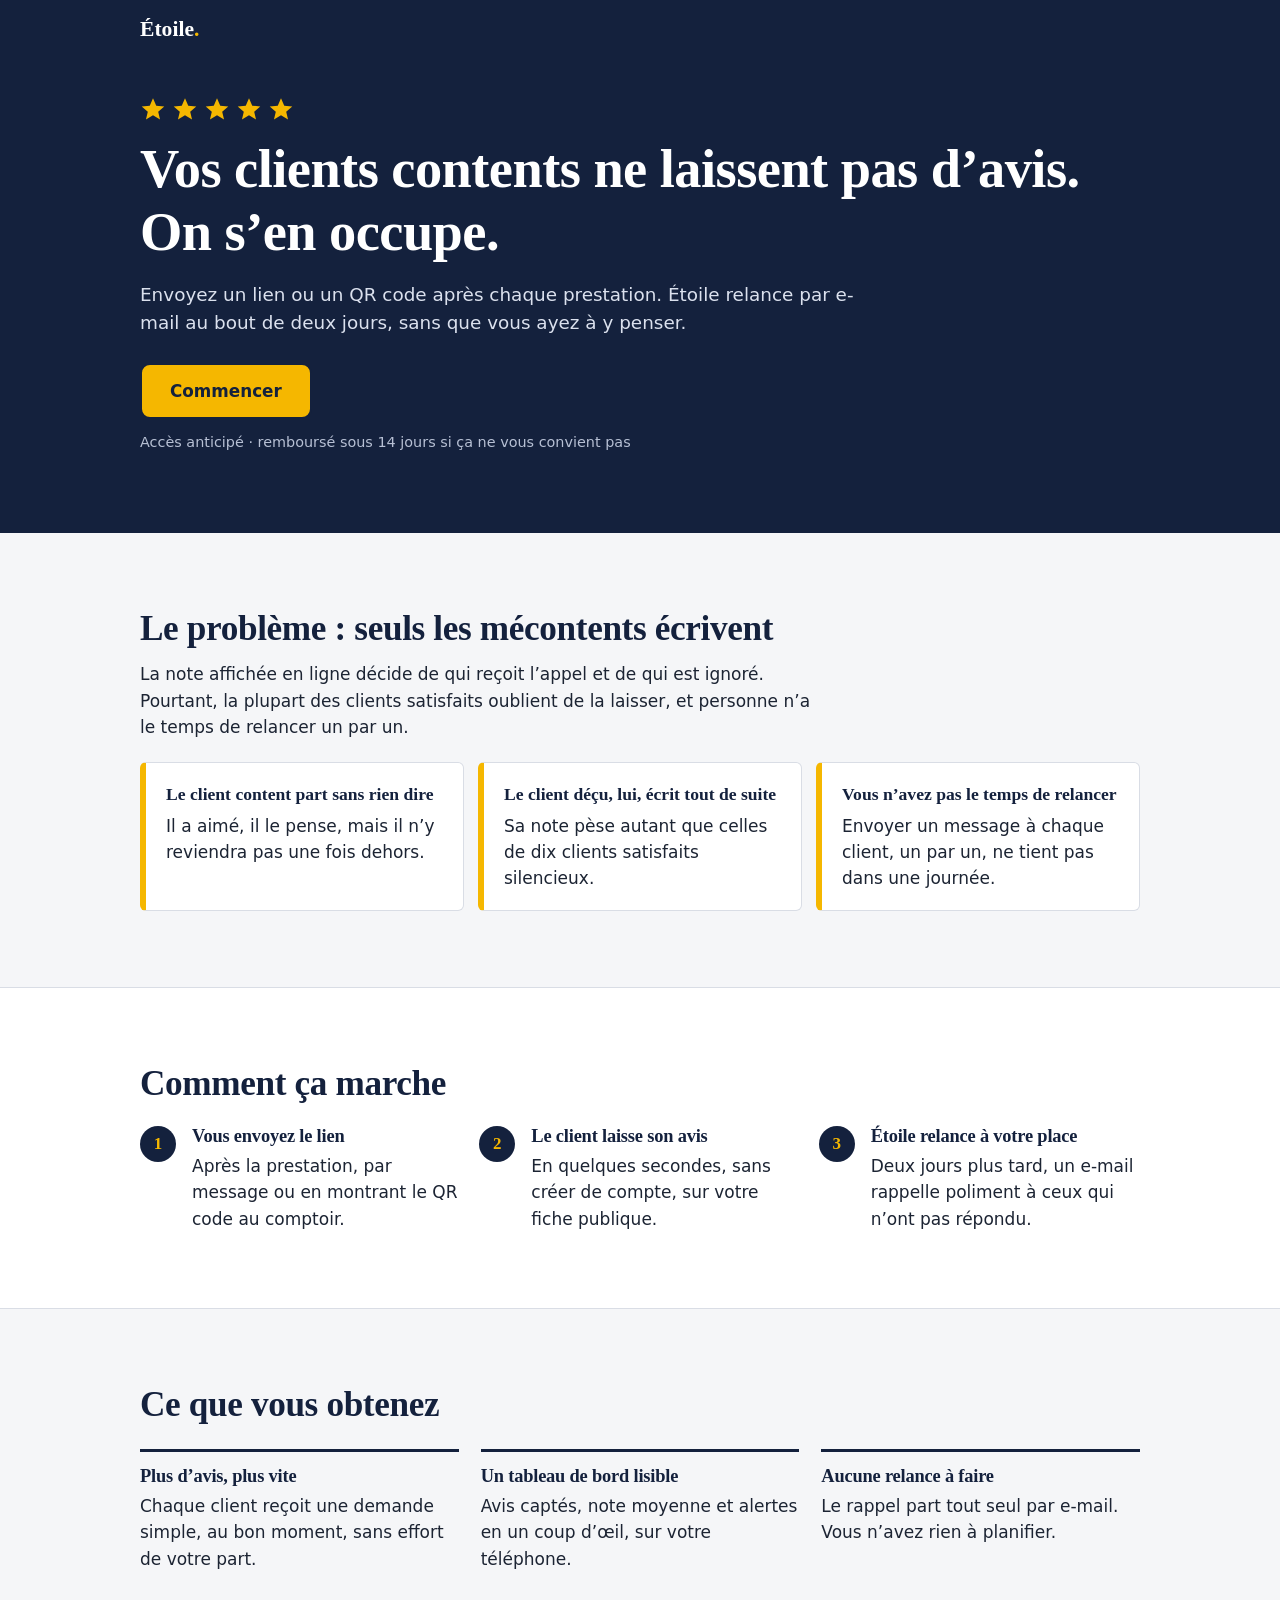
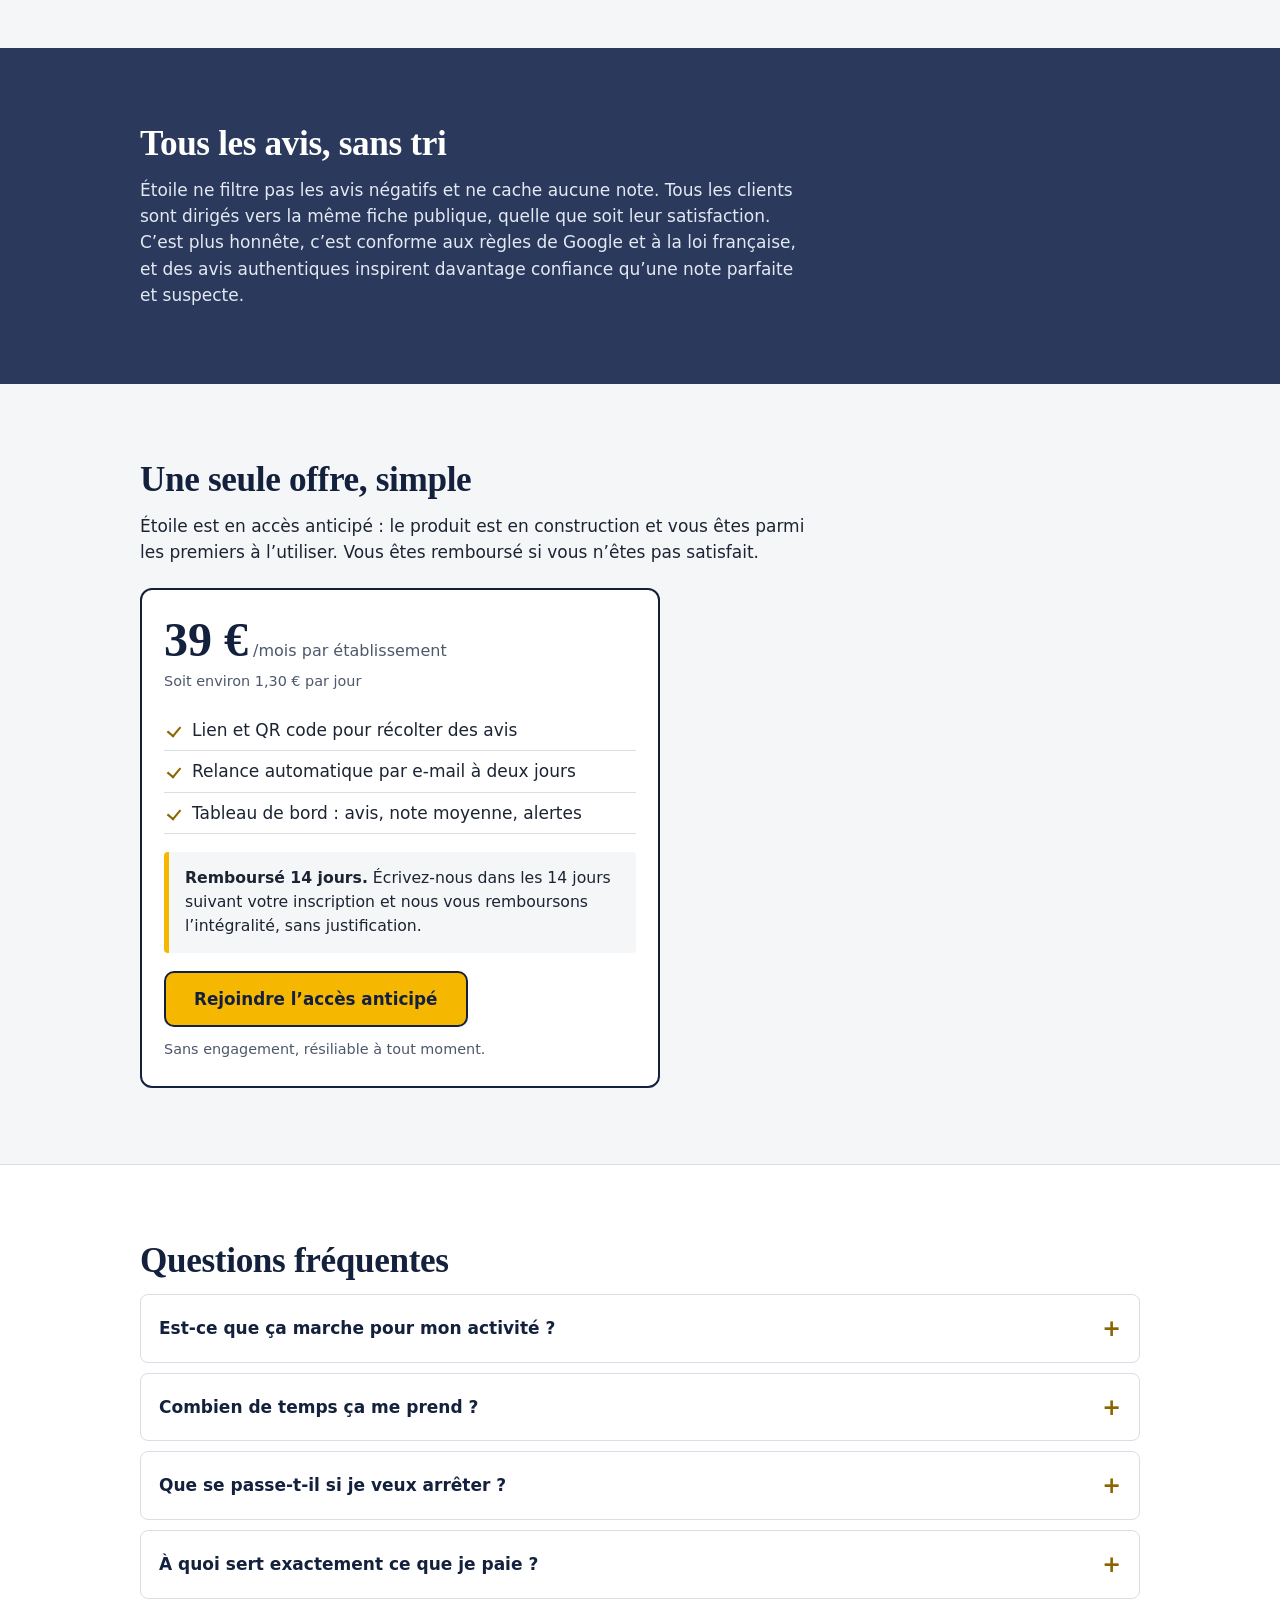
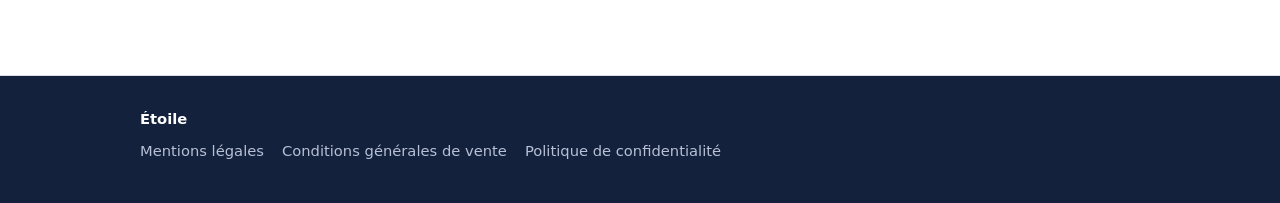
==== index.html @ bea62c6d "Add files via upload" ====
<!doctype html>
<html lang="fr">
<head>
<meta charset="utf-8">
<meta name="viewport" content="width=device-width, initial-scale=1">
<title>Étoile – Plus d’avis authentiques sur Google, sans relancer un par un</title>
<meta name="description" content="Envoyez un lien ou un QR code après chaque prestation. Étoile relance par e-mail et récolte des avis authentiques, bons ou mauvais. 39 €/mois, remboursé 14 jours.">
<meta property="og:type" content="website">
<meta property="og:title" content="Étoile – Plus d’avis authentiques, sans relancer un par un">
<meta property="og:description" content="Un lien ou un QR code après la prestation, une relance par e-mail au bout de deux jours. 39 €/mois.">
<meta property="og:locale" content="fr_FR">
<!-- À AJOUTER PLUS TARD : <meta property="og:image" content="https://TON-SITE.vercel.app/apercu.png"> (image 1200x630) -->
<meta name="theme-color" content="#14213d">
<link rel="icon" href="data:image/svg+xml,%3Csvg xmlns='http://www.w3.org/2000/svg' viewBox='0 0 64 64'%3E%3Crect width='64' height='64' rx='14' fill='%2314213d'/%3E%3Cpath d='M32 10l6.5 14 15.5 1.8-11.6 10.4 3.2 15.2L32 43.5 18.4 51.4l3.2-15.2L10 25.8 25.5 24z' fill='%23f5b700'/%3E%3C/svg%3E">
<style>
:root{
  --nuit:#14213d; --nuit-2:#2b3a5c; --jaune:#f5b700; --jaune-fonce:#8a6500;
  --fond:#f5f6f8; --blanc:#fff; --trait:#d9dde5; --texte:#1c2433; --doux:#4d586b;
}
*{box-sizing:border-box;margin:0;padding:0}
html{scroll-behavior:smooth;-webkit-text-size-adjust:100%}
body{font-family:system-ui,-apple-system,"Segoe UI",Roboto,sans-serif;color:var(--texte);background:var(--fond);line-height:1.55;font-size:17px}
h1,h2,h3{font-family:Georgia,"Times New Roman",serif;line-height:1.15;color:var(--nuit);letter-spacing:-.01em}
h1{font-size:clamp(2rem,8vw,3.4rem);font-weight:700}
h2{font-size:clamp(1.55rem,5.5vw,2.2rem);font-weight:700;margin-bottom:.75rem}
h3{font-size:1.15rem;margin-bottom:.35rem}
p{max-width:62ch}
a{color:inherit}
.wrap{width:100%;max-width:1040px;margin:0 auto;padding:0 20px}
section{padding:52px 0}
.btn{display:flex;align-items:center;justify-content:center;min-height:56px;padding:0 28px;background:var(--jaune);color:var(--nuit);font-weight:700;font-size:1.05rem;text-decoration:none;border-radius:10px;border:2px solid var(--nuit);width:100%}
.btn:hover{background:#ffc726}
.btn:focus-visible,summary:focus-visible,a:focus-visible{outline:3px solid var(--nuit);outline-offset:3px}
.note{font-size:.9rem;color:var(--doux);margin-top:.7rem}

/* Haut de page */
header.top{background:var(--nuit);color:var(--blanc)}
header.top .wrap{display:flex;justify-content:space-between;align-items:center;height:60px}
.logo{font-family:Georgia,serif;font-weight:700;font-size:1.35rem;text-decoration:none;color:var(--blanc)}
.logo span{color:var(--jaune)}
.hero{background:var(--nuit);color:var(--blanc);padding:28px 0 56px}
.hero h1{color:var(--blanc)}
.hero p.lead{font-size:1.15rem;color:#dbe1ee;margin:1.1rem 0 1.6rem}
.hero .btn{max-width:420px}
.hero .note{color:#b7c0d4}

/* L'avis qu'on ne laisse pas */
.etoiles{display:flex;gap:6px;margin-bottom:16px}
.etoiles svg{width:26px;height:26px}
.douleur{display:grid;gap:14px;margin-top:22px}
.douleur div{background:var(--blanc);border:1px solid var(--trait);border-left:6px solid var(--jaune);padding:18px 20px;border-radius:6px}
.douleur strong{display:block;font-family:Georgia,serif;color:var(--nuit);font-size:1.1rem;margin-bottom:4px}

/* Bénéfices */
.benefices{display:grid;gap:22px;margin-top:24px}
.benefices article{border-top:3px solid var(--nuit);padding-top:14px}

/* Étapes */
.etapes{background:var(--blanc);border-top:1px solid var(--trait);border-bottom:1px solid var(--trait)}
.etapes ol{list-style:none;counter-reset:e;display:grid;gap:18px;margin-top:22px}
.etapes li{counter-increment:e;position:relative;padding-left:52px}
.etapes li::before{content:counter(e);position:absolute;left:0;top:0;width:36px;height:36px;border-radius:50%;background:var(--nuit);color:var(--jaune);font-family:Georgia,serif;font-weight:700;display:grid;place-items:center}

/* Engagement honnêteté */
.promesse{background:var(--nuit-2);color:var(--blanc)}
.promesse h2{color:var(--blanc)}
.promesse p{color:#e3e8f3}

/* Offre */
.offre{background:var(--blanc);border:2px solid var(--nuit);border-radius:12px;padding:26px 22px;margin-top:22px;max-width:520px}
.prix{font-family:Georgia,serif;font-size:3rem;font-weight:700;color:var(--nuit);line-height:1}
.prix small{font-size:1rem;font-family:system-ui,sans-serif;font-weight:400;color:var(--doux)}
.offre ul{list-style:none;margin:18px 0}
.offre li{padding:7px 0 7px 28px;position:relative;border-bottom:1px solid var(--trait)}
.offre li::before{content:"";position:absolute;left:4px;top:15px;width:9px;height:15px;border:solid var(--jaune-fonce);border-width:0 3px 3px 0;transform:translateY(-4px) rotate(40deg) scale(.7)}
.garantie{background:var(--fond);border-left:5px solid var(--jaune);padding:14px 16px;margin:0 0 18px;font-size:.98rem;border-radius:4px}

/* FAQ */
details{background:var(--blanc);border:1px solid var(--trait);border-radius:8px;margin-top:10px}
summary{cursor:pointer;padding:16px 18px;font-weight:700;color:var(--nuit);list-style:none;min-height:52px;display:flex;align-items:center;justify-content:space-between;gap:12px}
summary::-webkit-details-marker{display:none}
summary::after{content:"+";font-size:1.4rem;color:var(--jaune-fonce)}
details[open] summary::after{content:"–"}
details p{padding:0 18px 18px;color:var(--doux)}

footer{background:var(--nuit);color:#b7c0d4;padding:32px 0 40px;font-size:.92rem}
footer .liens{display:flex;flex-wrap:wrap;gap:6px 18px;margin-top:10px}

@media(min-width:760px){
  section{padding:76px 0}
  .btn{width:auto;display:inline-flex}
  .douleur{grid-template-columns:repeat(3,1fr)}
  .benefices{grid-template-columns:repeat(3,1fr)}
  .etapes ol{grid-template-columns:repeat(3,1fr)}
  .hero{padding:56px 0 80px}
}
@media(prefers-reduced-motion:reduce){html{scroll-behavior:auto}}
</style>
</head>
<body>

<header class="top">
  <div class="wrap"><a class="logo" href="#">Étoile<span>.</span></a></div>
</header>

<main>
<section class="hero" style="padding-top:36px">
  <div class="wrap">
    <div class="etoiles" aria-hidden="true">
      <svg viewBox="0 0 24 24" fill="#f5b700"><path d="M12 2l3 6.9 7.4.7-5.6 4.9 1.7 7.3L12 17.8 5.5 21.8l1.7-7.3L1.6 9.6 9 8.9z"/></svg>
      <svg viewBox="0 0 24 24" fill="#f5b700"><path d="M12 2l3 6.9 7.4.7-5.6 4.9 1.7 7.3L12 17.8 5.5 21.8l1.7-7.3L1.6 9.6 9 8.9z"/></svg>
      <svg viewBox="0 0 24 24" fill="#f5b700"><path d="M12 2l3 6.9 7.4.7-5.6 4.9 1.7 7.3L12 17.8 5.5 21.8l1.7-7.3L1.6 9.6 9 8.9z"/></svg>
      <svg viewBox="0 0 24 24" fill="#f5b700"><path d="M12 2l3 6.9 7.4.7-5.6 4.9 1.7 7.3L12 17.8 5.5 21.8l1.7-7.3L1.6 9.6 9 8.9z"/></svg>
      <svg viewBox="0 0 24 24" fill="#f5b700"><path d="M12 2l3 6.9 7.4.7-5.6 4.9 1.7 7.3L12 17.8 5.5 21.8l1.7-7.3L1.6 9.6 9 8.9z"/></svg>
    </div>
    <h1>Vos clients contents ne laissent pas d’avis. On s’en occupe.</h1>
    <p class="lead">Envoyez un lien ou un QR code après chaque prestation. Étoile relance par e-mail au bout de deux jours, sans que vous ayez à y penser.</p>
    <a class="btn" href="#offre">Commencer</a>
    <p class="note">Accès anticipé · remboursé sous 14 jours si ça ne vous convient pas</p>
  </div>
</section>

<section>
  <div class="wrap">
    <h2>Le problème : seuls les mécontents écrivent</h2>
    <p>La note affichée en ligne décide de qui reçoit l’appel et de qui est ignoré. Pourtant, la plupart des clients satisfaits oublient de la laisser, et personne n’a le temps de relancer un par un.</p>
    <div class="douleur">
      <div><strong>Le client content part sans rien dire</strong>Il a aimé, il le pense, mais il n’y reviendra pas une fois dehors.</div>
      <div><strong>Le client déçu, lui, écrit tout de suite</strong>Sa note pèse autant que celles de dix clients satisfaits silencieux.</div>
      <div><strong>Vous n’avez pas le temps de relancer</strong>Envoyer un message à chaque client, un par un, ne tient pas dans une journée.</div>
    </div>
  </div>
</section>

<section class="etapes">
  <div class="wrap">
    <h2>Comment ça marche</h2>
    <ol>
      <li><h3>Vous envoyez le lien</h3><p>Après la prestation, par message ou en montrant le QR code au comptoir.</p></li>
      <li><h3>Le client laisse son avis</h3><p>En quelques secondes, sans créer de compte, sur votre fiche publique.</p></li>
      <li><h3>Étoile relance à votre place</h3><p>Deux jours plus tard, un e-mail rappelle poliment à ceux qui n’ont pas répondu.</p></li>
    </ol>
  </div>
</section>

<section>
  <div class="wrap">
    <h2>Ce que vous obtenez</h2>
    <div class="benefices">
      <article><h3>Plus d’avis, plus vite</h3><p>Chaque client reçoit une demande simple, au bon moment, sans effort de votre part.</p></article>
      <article><h3>Un tableau de bord lisible</h3><p>Avis captés, note moyenne et alertes en un coup d’œil, sur votre téléphone.</p></article>
      <article><h3>Aucune relance à faire</h3><p>Le rappel part tout seul par e-mail. Vous n’avez rien à planifier.</p></article>
    </div>
  </div>
</section>

<section class="promesse">
  <div class="wrap">
    <h2>Tous les avis, sans tri</h2>
    <p>Étoile ne filtre pas les avis négatifs et ne cache aucune note. Tous les clients sont dirigés vers la même fiche publique, quelle que soit leur satisfaction. C’est plus honnête, c’est conforme aux règles de Google et à la loi française, et des avis authentiques inspirent davantage confiance qu’une note parfaite et suspecte.</p>
  </div>
</section>

<section id="offre">
  <div class="wrap">
    <h2>Une seule offre, simple</h2>
    <p>Étoile est en accès anticipé : le produit est en construction et vous êtes parmi les premiers à l’utiliser. Vous êtes remboursé si vous n’êtes pas satisfait.</p>
    <div class="offre">
      <div class="prix">39 €<small> /mois par établissement</small></div>
      <p class="note" style="margin-top:6px">Soit environ 1,30 € par jour</p>
      <ul>
        <li>Lien et QR code pour récolter des avis</li>
        <li>Relance automatique par e-mail à deux jours</li>
        <li>Tableau de bord : avis, note moyenne, alertes</li>
      </ul>
      <p class="garantie"><strong>Remboursé 14 jours.</strong> Écrivez-nous dans les 14 jours suivant votre inscription et nous vous remboursons l’intégralité, sans justification.</p>
      <!-- À REMPLACER : mets ton adresse e-mail à la place de TON-EMAIL@exemple.fr (étape suivante : bouton de paiement Stripe en mode test) -->
      <a class="btn" href="mailto:TON-EMAIL@exemple.fr?subject=Accès%20anticipé%20Étoile">Rejoindre l’accès anticipé</a>
      <p class="note">Sans engagement, résiliable à tout moment.</p>
    </div>
  </div>
</section>

<section class="etapes">
  <div class="wrap">
    <h2>Questions fréquentes</h2>
    <details><summary>Est-ce que ça marche pour mon activité ?</summary><p>Étoile est pensé pour les commerces et services locaux qui dépendent de leur fiche en ligne : si vos clients passent chez vous ou vous appellent, c’est fait pour vous.</p></details>
    <details><summary>Combien de temps ça me prend ?</summary><p>Quelques minutes pour la mise en route. Ensuite, il suffit d’envoyer le lien après chaque prestation : la relance se fait toute seule.</p></details>
    <details><summary>Que se passe-t-il si je veux arrêter ?</summary><p>Vous résiliez quand vous voulez, sans frais ni préavis. Dans les 14 premiers jours, vous êtes en plus remboursé.</p></details>
    <details><summary>À quoi sert exactement ce que je paie ?</summary><p>À l’outil qui génère votre lien et votre QR code, envoie les relances par e-mail et affiche votre tableau de bord. Rien d’autre n’est facturé.</p></details>
  </div>
</section>
</main>

<footer>
  <div class="wrap">
    <strong style="color:#fff">Étoile</strong>
    <div class="liens">
      <!-- Pages légales : ajoutées à l'étape suivante (mentions légales, CGV, confidentialité) -->
      <span>Mentions légales</span><span>Conditions générales de vente</span><span>Politique de confidentialité</span>
    </div>
  </div>
</footer>
</body>
</html>
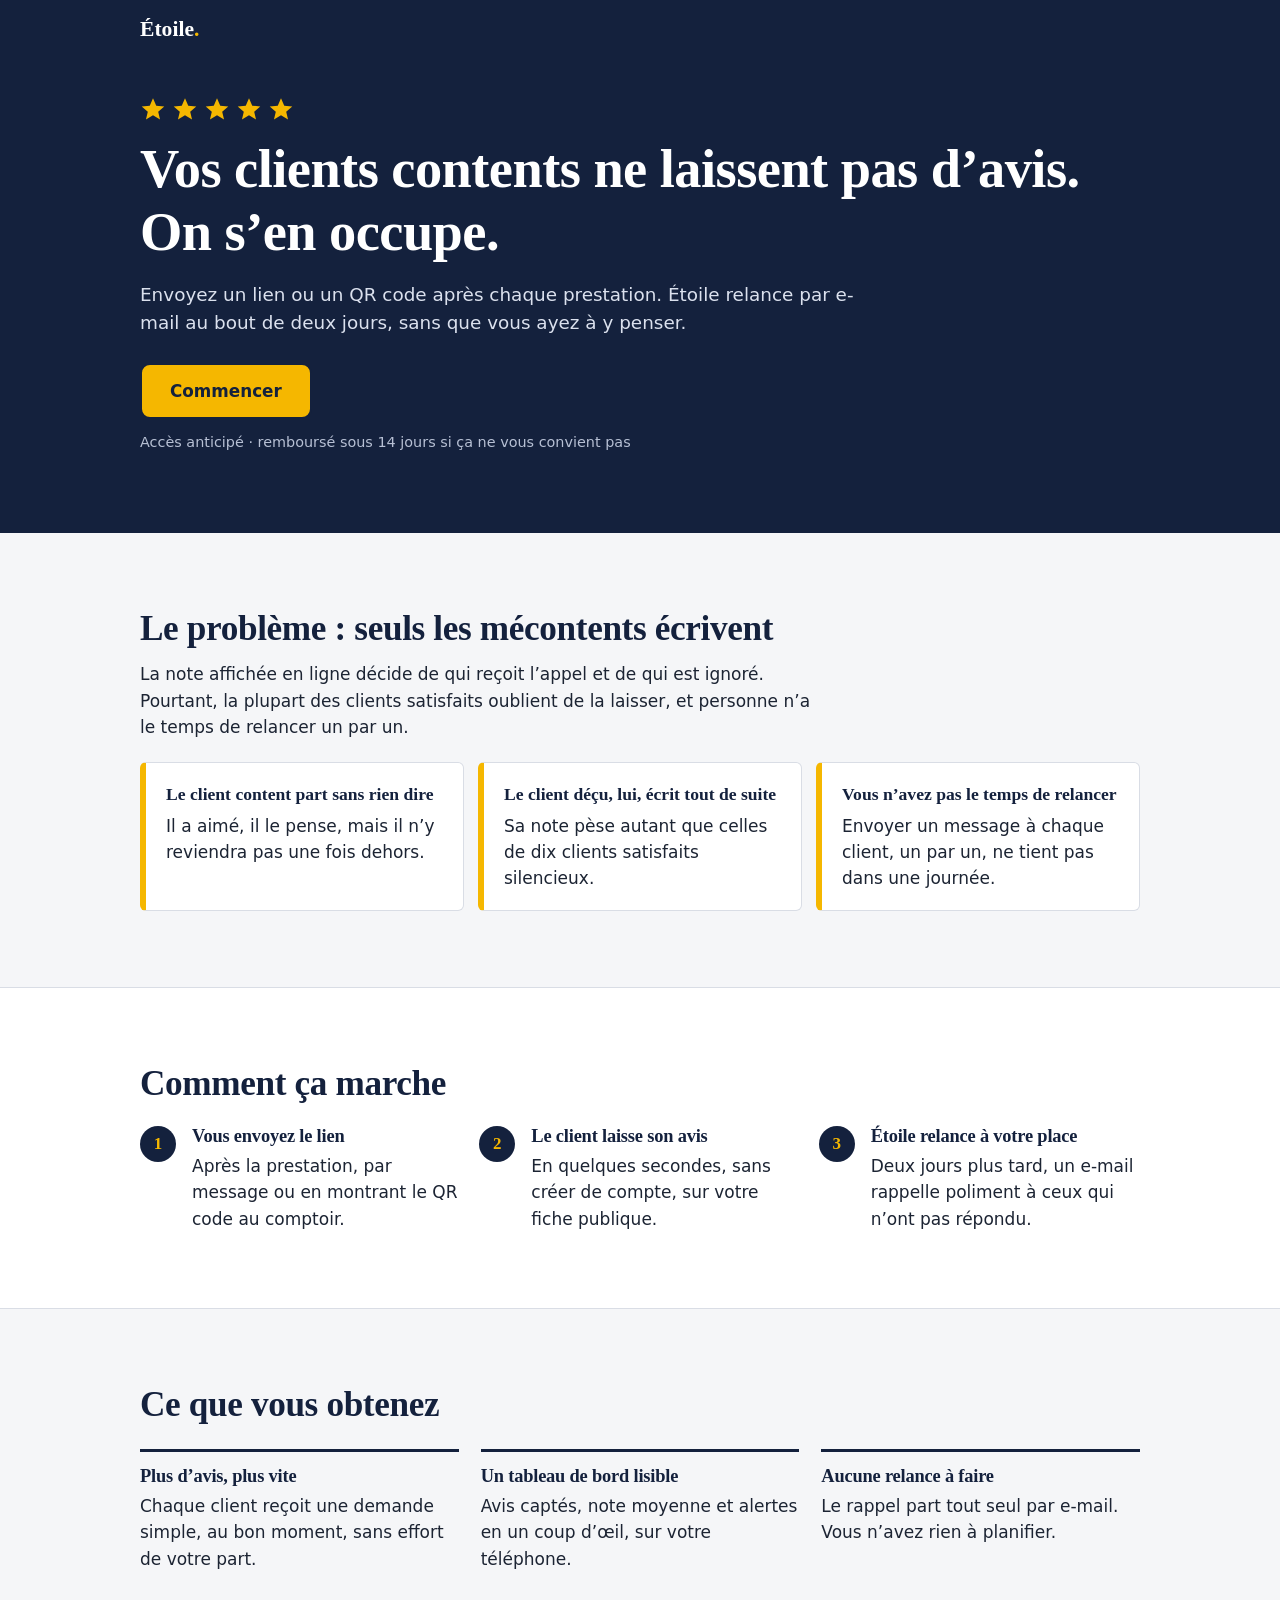
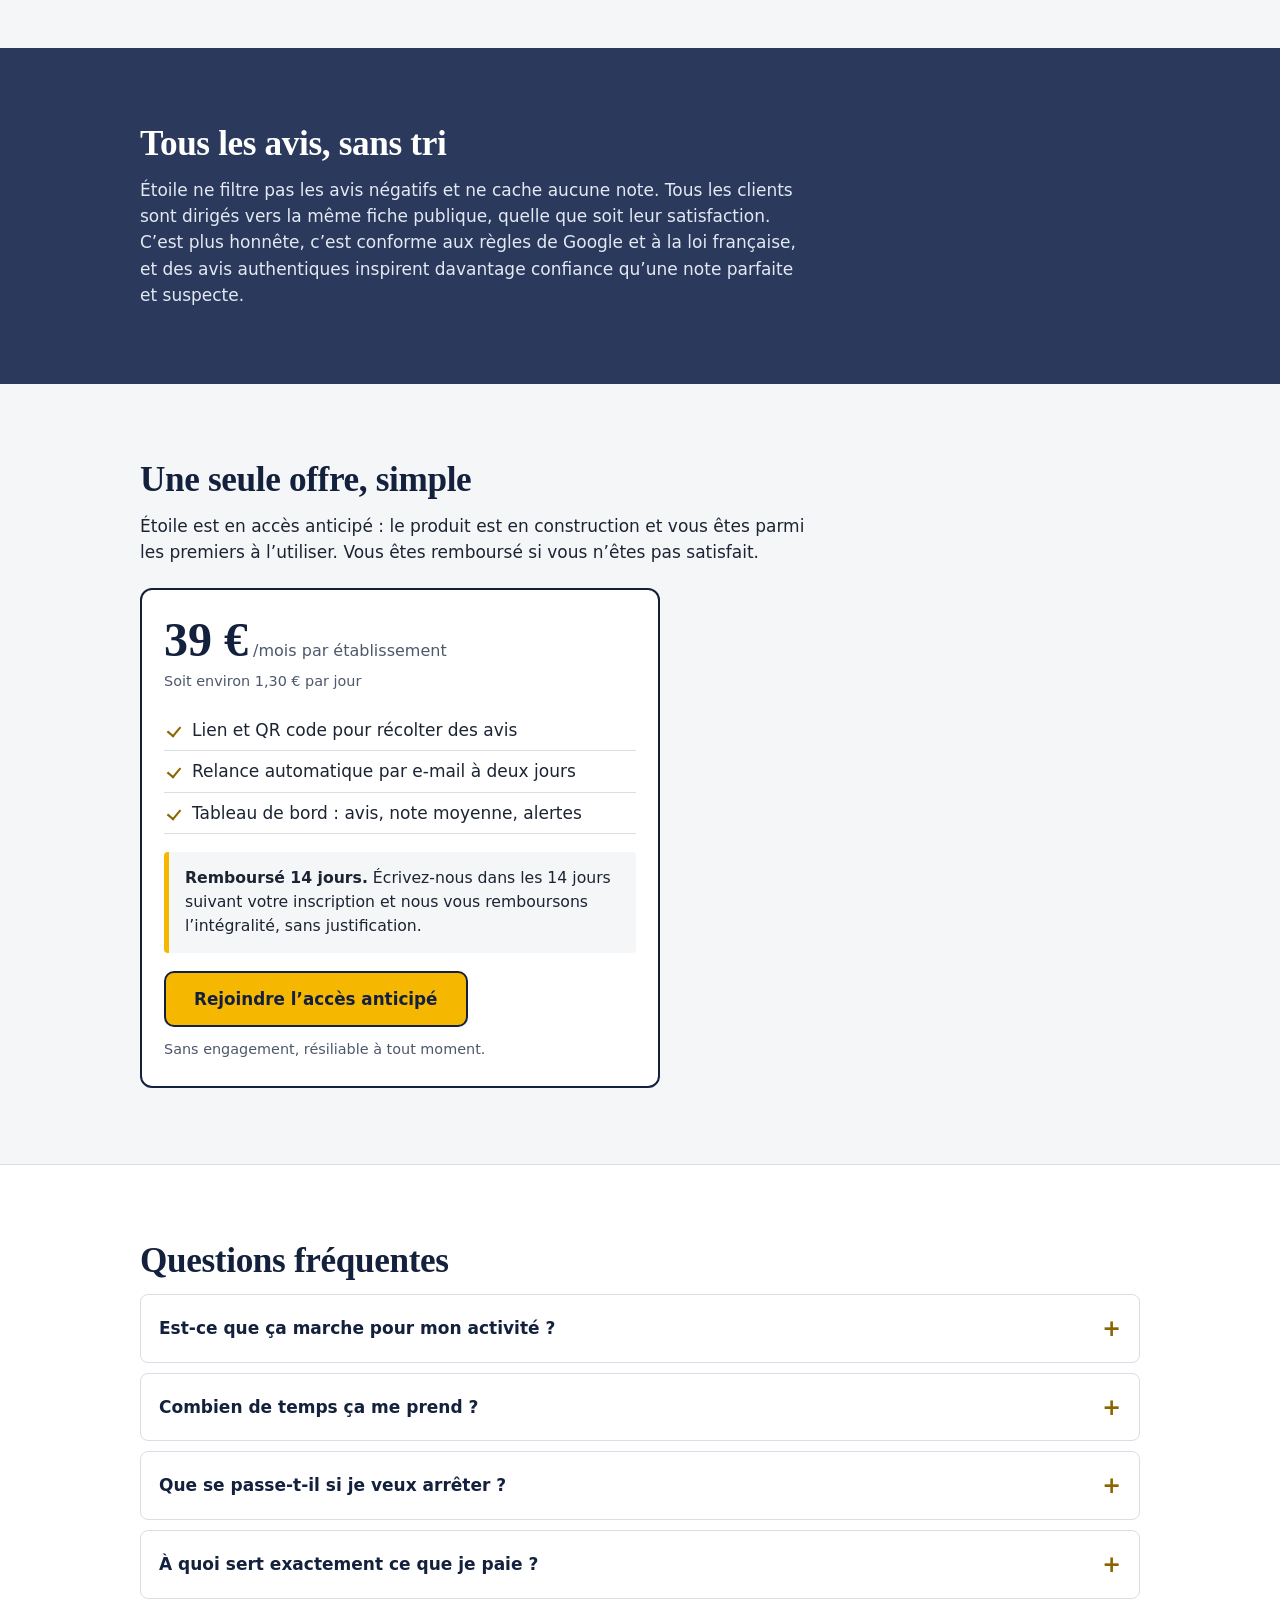
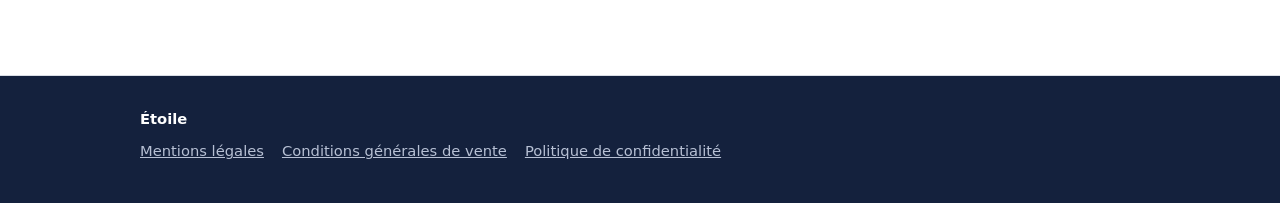
==== commit db77a210: "Add files via upload" ====
--- a/index.html
+++ b/index.html
@@ -9,7 +9,12 @@
 <meta property="og:title" content="Étoile – Plus d’avis authentiques, sans relancer un par un">
 <meta property="og:description" content="Un lien ou un QR code après la prestation, une relance par e-mail au bout de deux jours. 39 €/mois.">
 <meta property="og:locale" content="fr_FR">
-<!-- À AJOUTER PLUS TARD : <meta property="og:image" content="https://TON-SITE.vercel.app/apercu.png"> (image 1200x630) -->
+<!-- À REMPLACER : TON-SITE.vercel.app par l'adresse de ton site (2 endroits) -->
+<meta property="og:url" content="https://TON-SITE.vercel.app/">
+<meta property="og:image" content="https://TON-SITE.vercel.app/apercu.png">
+<meta property="og:image:width" content="1200">
+<meta property="og:image:height" content="630">
+<meta name="twitter:card" content="summary_large_image">
 <meta name="theme-color" content="#14213d">
 <link rel="icon" href="data:image/svg+xml,%3Csvg xmlns='http://www.w3.org/2000/svg' viewBox='0 0 64 64'%3E%3Crect width='64' height='64' rx='14' fill='%2314213d'/%3E%3Cpath d='M32 10l6.5 14 15.5 1.8-11.6 10.4 3.2 15.2L32 43.5 18.4 51.4l3.2-15.2L10 25.8 25.5 24z' fill='%23f5b700'/%3E%3C/svg%3E">
 <style>
@@ -196,10 +201,10 @@
   <div class="wrap">
     <strong style="color:#fff">Étoile</strong>
     <div class="liens">
-      <!-- Pages légales : ajoutées à l'étape suivante (mentions légales, CGV, confidentialité) -->
-      <span>Mentions légales</span><span>Conditions générales de vente</span><span>Politique de confidentialité</span>
+      <a href="/mentions-legales.html">Mentions légales</a><a href="/cgv.html">Conditions générales de vente</a><a href="/confidentialite.html">Politique de confidentialité</a>
     </div>
   </div>
 </footer>
+<script defer src="/_vercel/insights/script.js"></script>
 </body>
 </html>
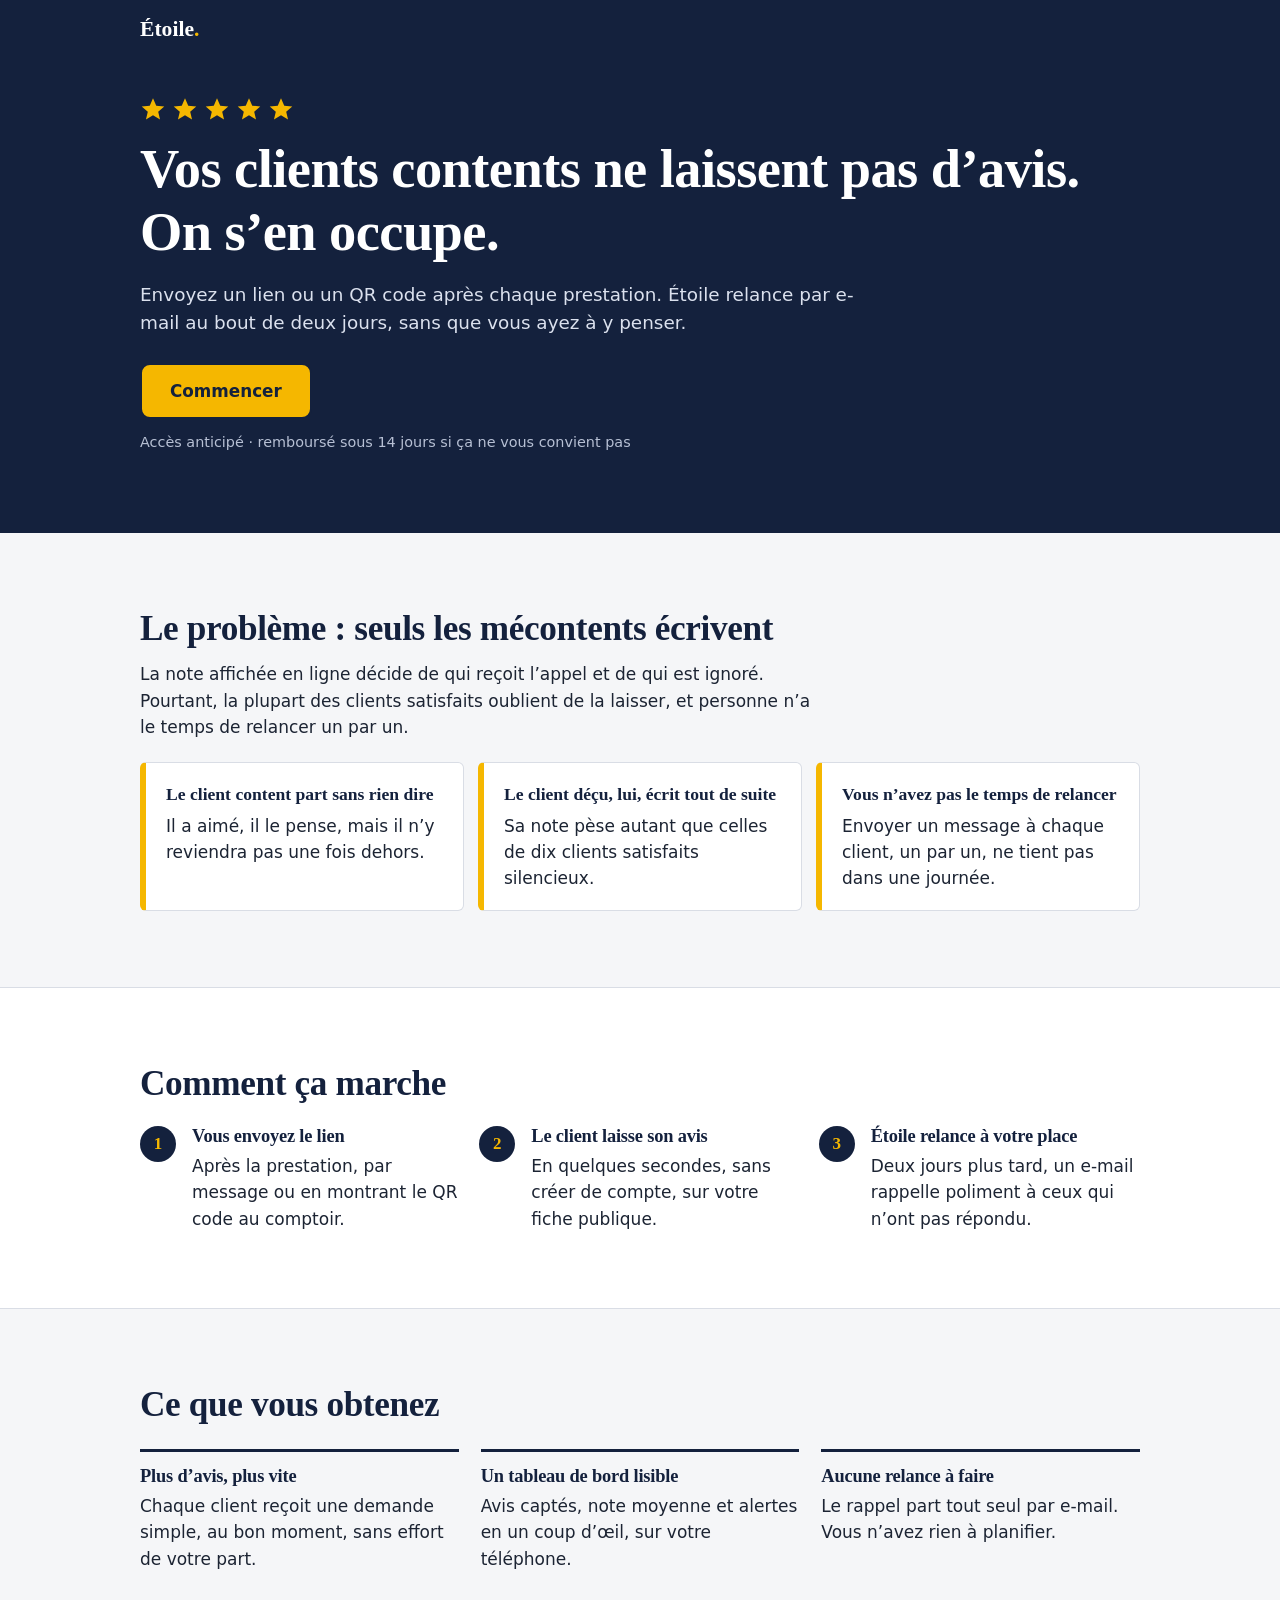
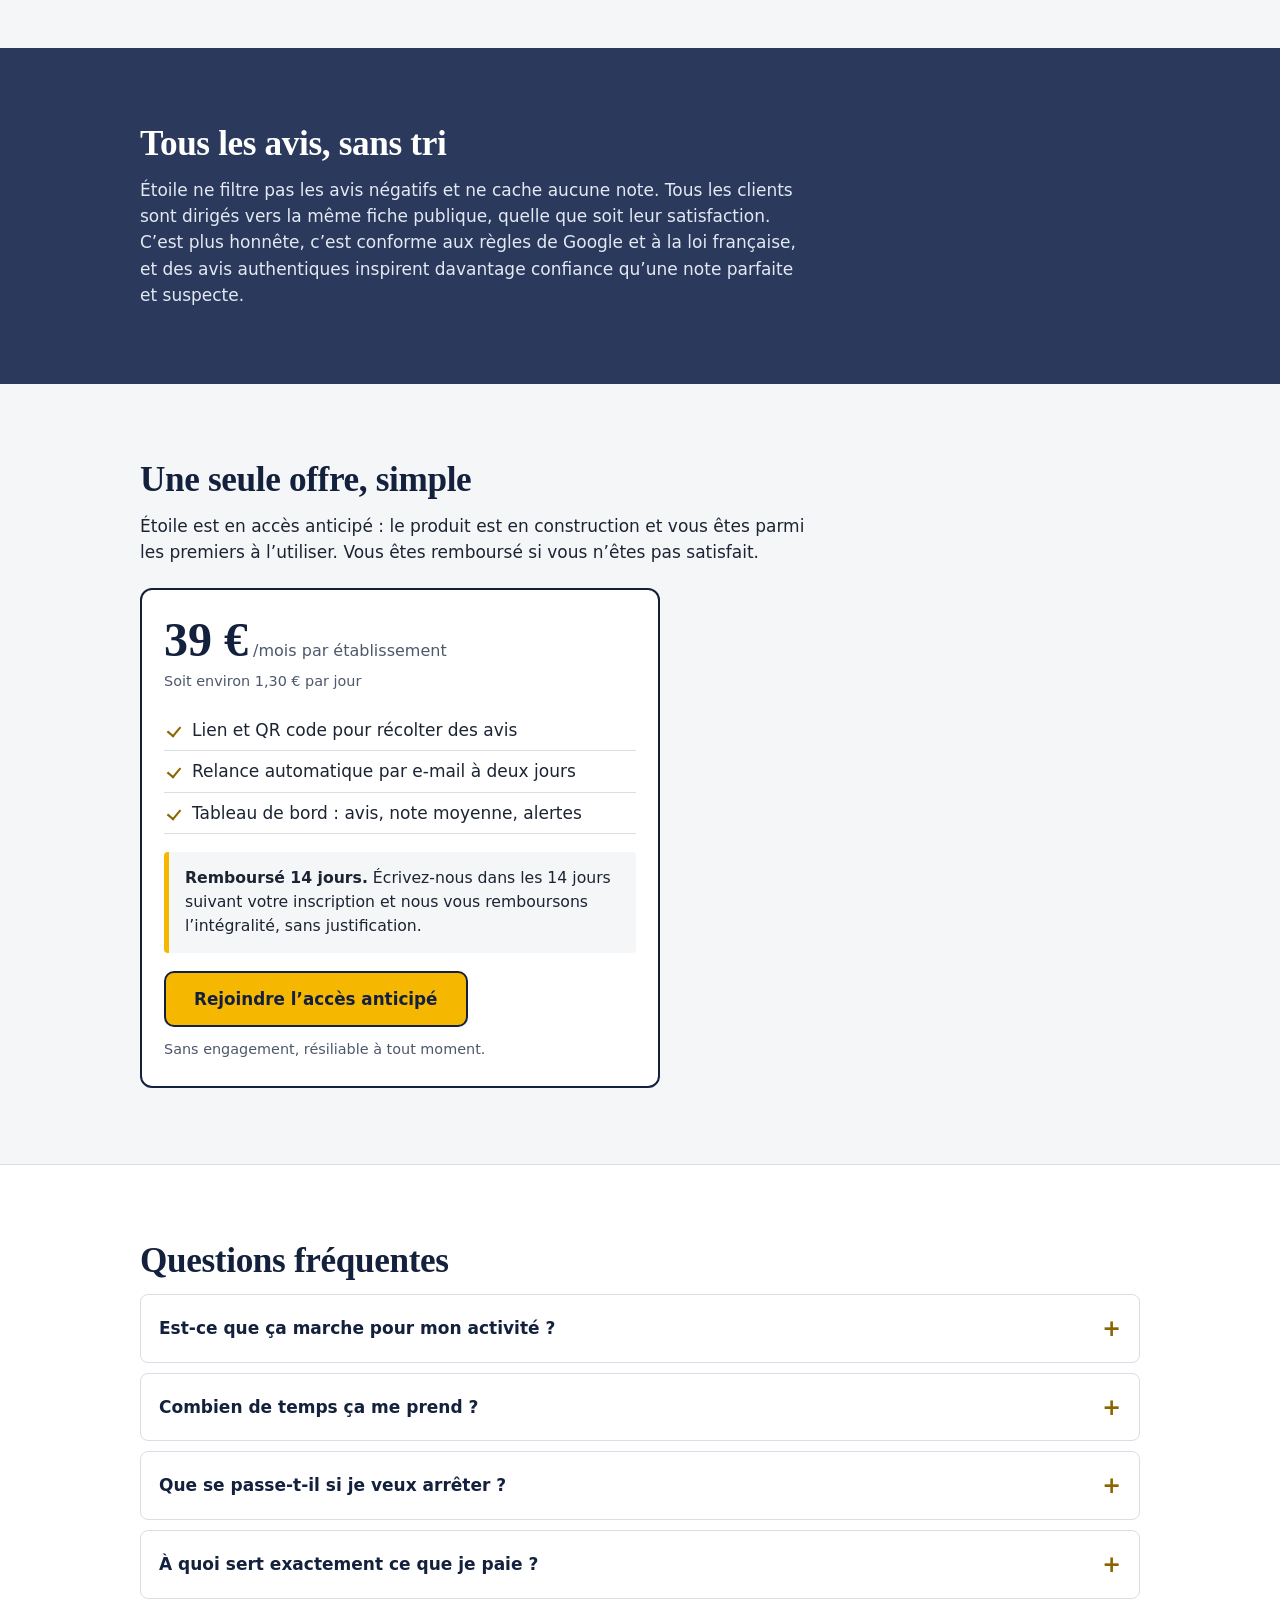
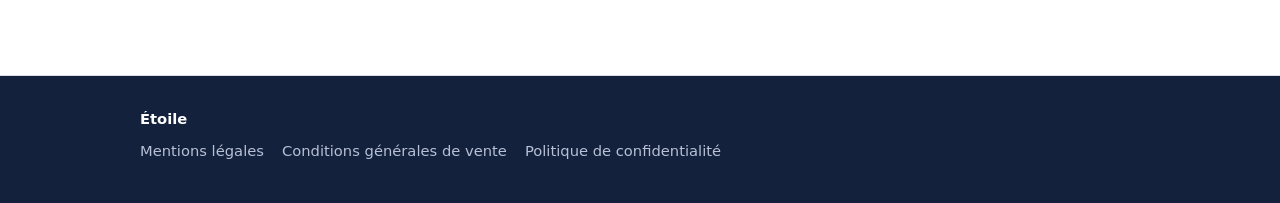
==== commit 16c8674f: "Add Vercel Web Analytics integration # Vercel Web Analytics Installation Report  ## Summary Successf" ====
--- a/index.html
+++ b/index.html
@@ -9,12 +9,7 @@
 <meta property="og:title" content="Étoile – Plus d’avis authentiques, sans relancer un par un">
 <meta property="og:description" content="Un lien ou un QR code après la prestation, une relance par e-mail au bout de deux jours. 39 €/mois.">
 <meta property="og:locale" content="fr_FR">
-<!-- À REMPLACER : TON-SITE.vercel.app par l'adresse de ton site (2 endroits) -->
-<meta property="og:url" content="https://TON-SITE.vercel.app/">
-<meta property="og:image" content="https://TON-SITE.vercel.app/apercu.png">
-<meta property="og:image:width" content="1200">
-<meta property="og:image:height" content="630">
-<meta name="twitter:card" content="summary_large_image">
+<!-- À AJOUTER PLUS TARD : <meta property="og:image" content="https://TON-SITE.vercel.app/apercu.png"> (image 1200x630) -->
 <meta name="theme-color" content="#14213d">
 <link rel="icon" href="data:image/svg+xml,%3Csvg xmlns='http://www.w3.org/2000/svg' viewBox='0 0 64 64'%3E%3Crect width='64' height='64' rx='14' fill='%2314213d'/%3E%3Cpath d='M32 10l6.5 14 15.5 1.8-11.6 10.4 3.2 15.2L32 43.5 18.4 51.4l3.2-15.2L10 25.8 25.5 24z' fill='%23f5b700'/%3E%3C/svg%3E">
 <style>
@@ -101,6 +96,7 @@
 }
 @media(prefers-reduced-motion:reduce){html{scroll-behavior:auto}}
 </style>
+<script defer src="https://cdn.vercel-insights.com/v1/script.js"></script>
 </head>
 <body>
 
@@ -201,10 +197,10 @@
   <div class="wrap">
     <strong style="color:#fff">Étoile</strong>
     <div class="liens">
-      <a href="/mentions-legales.html">Mentions légales</a><a href="/cgv.html">Conditions générales de vente</a><a href="/confidentialite.html">Politique de confidentialité</a>
+      <!-- Pages légales : ajoutées à l'étape suivante (mentions légales, CGV, confidentialité) -->
+      <span>Mentions légales</span><span>Conditions générales de vente</span><span>Politique de confidentialité</span>
     </div>
   </div>
 </footer>
-<script defer src="/_vercel/insights/script.js"></script>
 </body>
 </html>
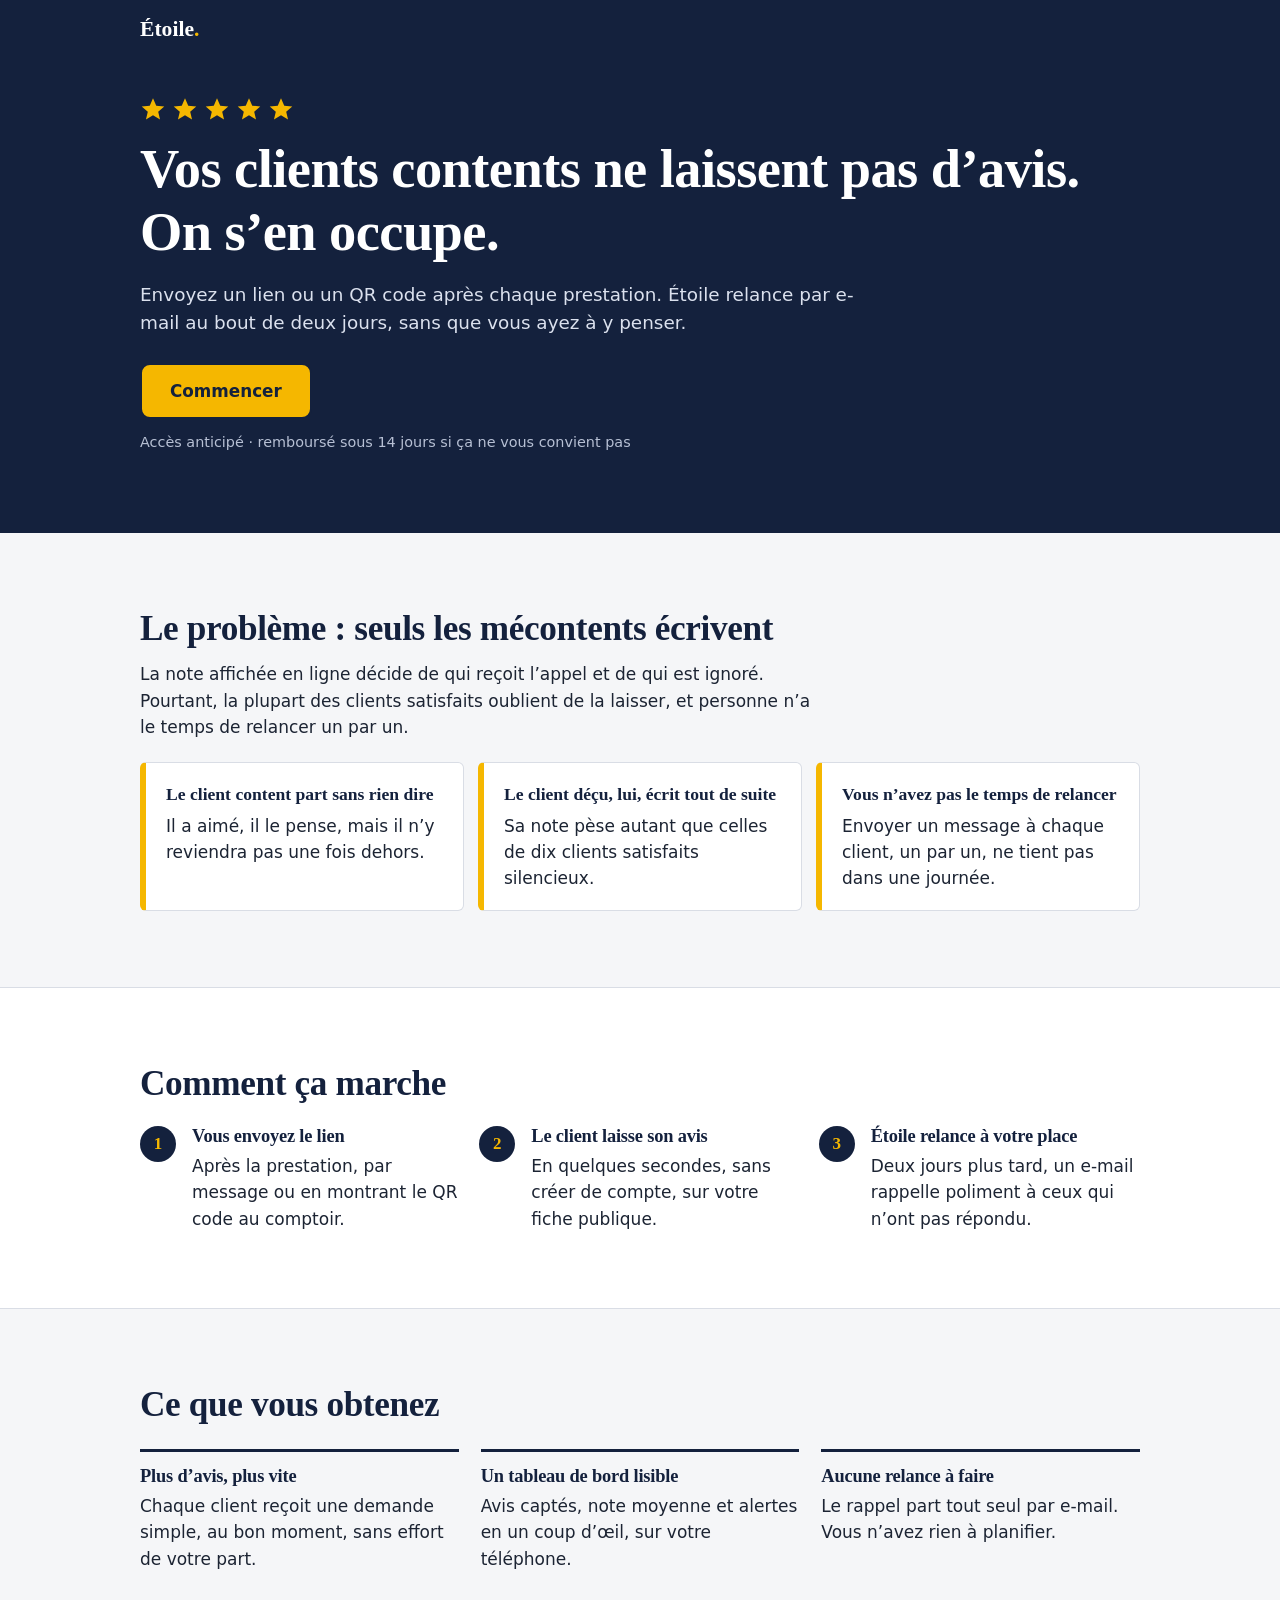
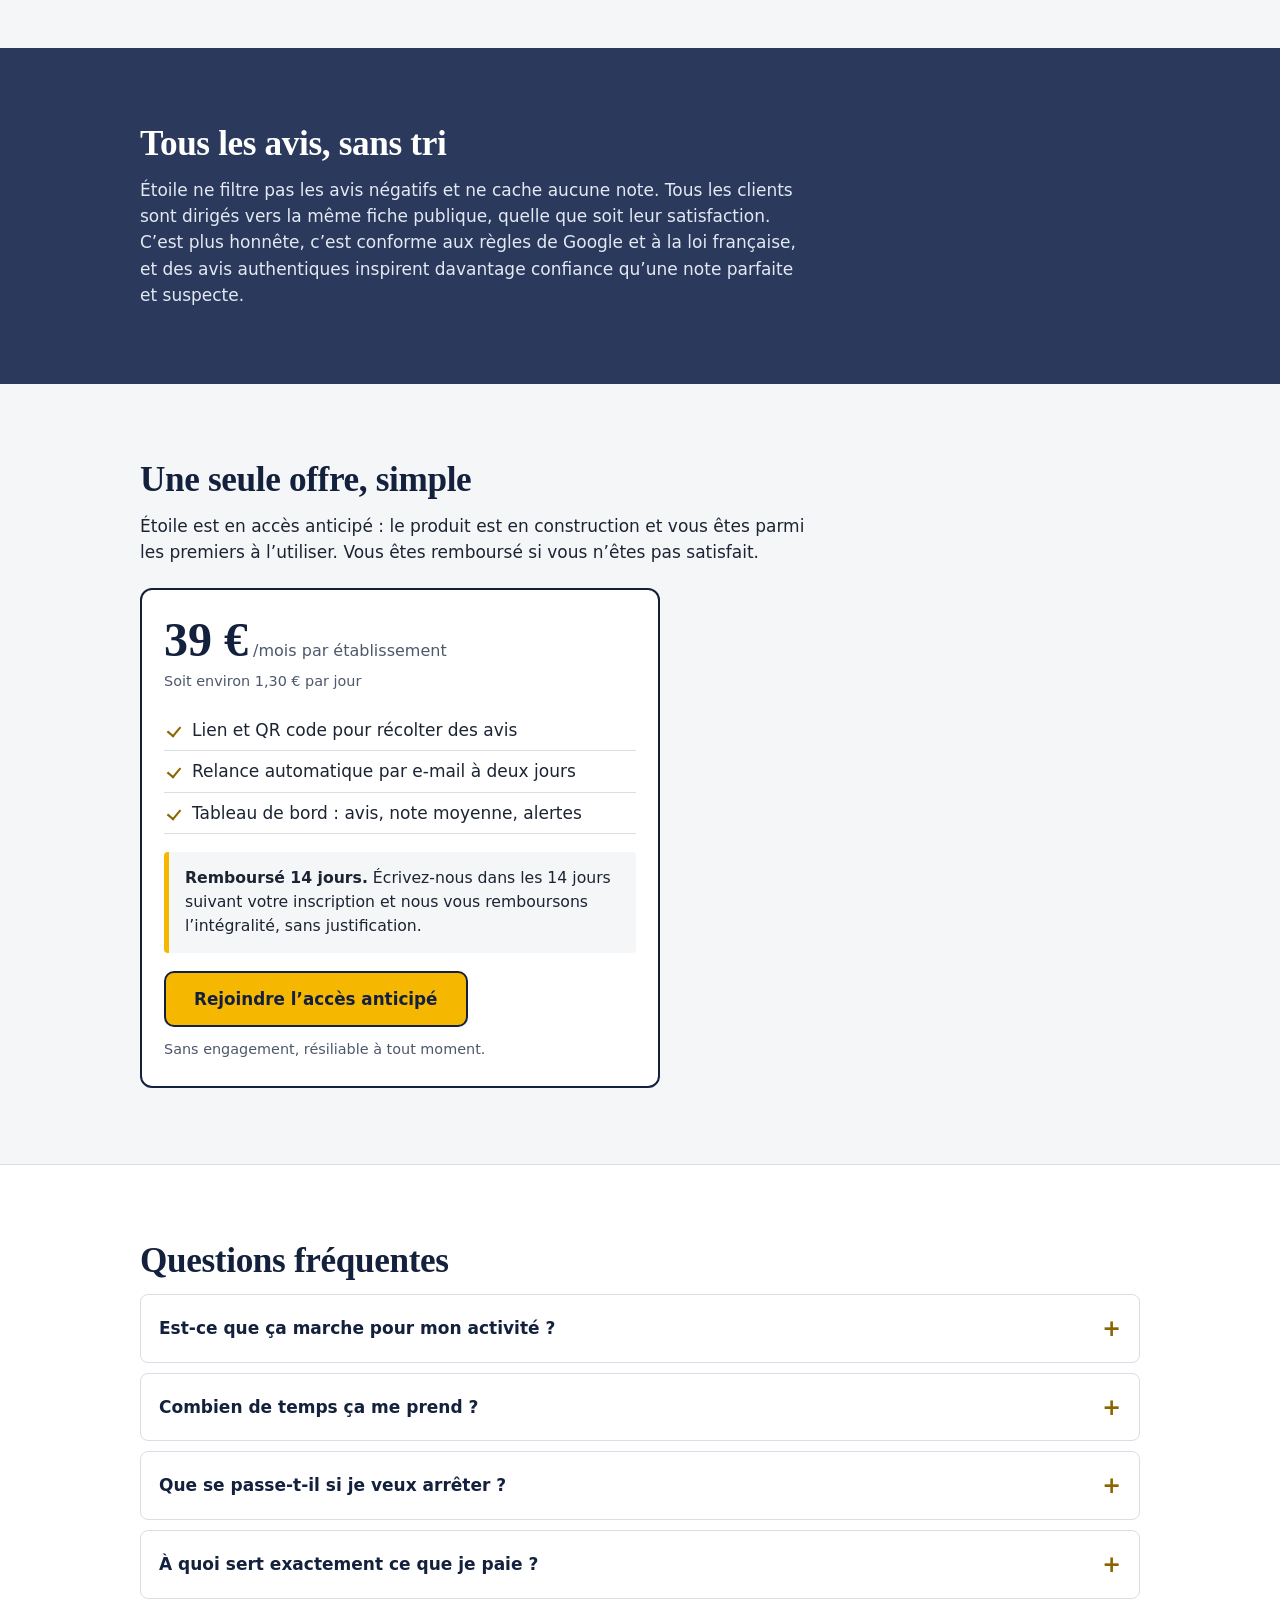
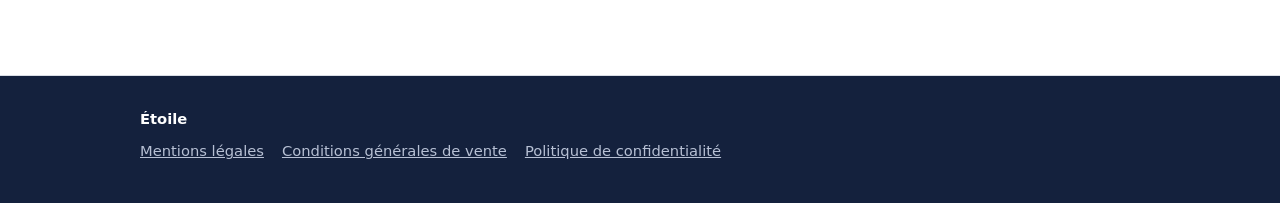
==== commit 16184cda: "Merge 16c8674f43ed763788931c8442b466433b4eac93 into db77a21045b82871b9a718ba811a1583ffcb97db" ====
--- a/index.html
+++ b/index.html
@@ -9,7 +9,12 @@
 <meta property="og:title" content="Étoile – Plus d’avis authentiques, sans relancer un par un">
 <meta property="og:description" content="Un lien ou un QR code après la prestation, une relance par e-mail au bout de deux jours. 39 €/mois.">
 <meta property="og:locale" content="fr_FR">
-<!-- À AJOUTER PLUS TARD : <meta property="og:image" content="https://TON-SITE.vercel.app/apercu.png"> (image 1200x630) -->
+<!-- À REMPLACER : TON-SITE.vercel.app par l'adresse de ton site (2 endroits) -->
+<meta property="og:url" content="https://TON-SITE.vercel.app/">
+<meta property="og:image" content="https://TON-SITE.vercel.app/apercu.png">
+<meta property="og:image:width" content="1200">
+<meta property="og:image:height" content="630">
+<meta name="twitter:card" content="summary_large_image">
 <meta name="theme-color" content="#14213d">
 <link rel="icon" href="data:image/svg+xml,%3Csvg xmlns='http://www.w3.org/2000/svg' viewBox='0 0 64 64'%3E%3Crect width='64' height='64' rx='14' fill='%2314213d'/%3E%3Cpath d='M32 10l6.5 14 15.5 1.8-11.6 10.4 3.2 15.2L32 43.5 18.4 51.4l3.2-15.2L10 25.8 25.5 24z' fill='%23f5b700'/%3E%3C/svg%3E">
 <style>
@@ -197,10 +202,10 @@
   <div class="wrap">
     <strong style="color:#fff">Étoile</strong>
     <div class="liens">
-      <!-- Pages légales : ajoutées à l'étape suivante (mentions légales, CGV, confidentialité) -->
-      <span>Mentions légales</span><span>Conditions générales de vente</span><span>Politique de confidentialité</span>
+      <a href="/mentions-legales.html">Mentions légales</a><a href="/cgv.html">Conditions générales de vente</a><a href="/confidentialite.html">Politique de confidentialité</a>
     </div>
   </div>
 </footer>
+<script defer src="/_vercel/insights/script.js"></script>
 </body>
 </html>
